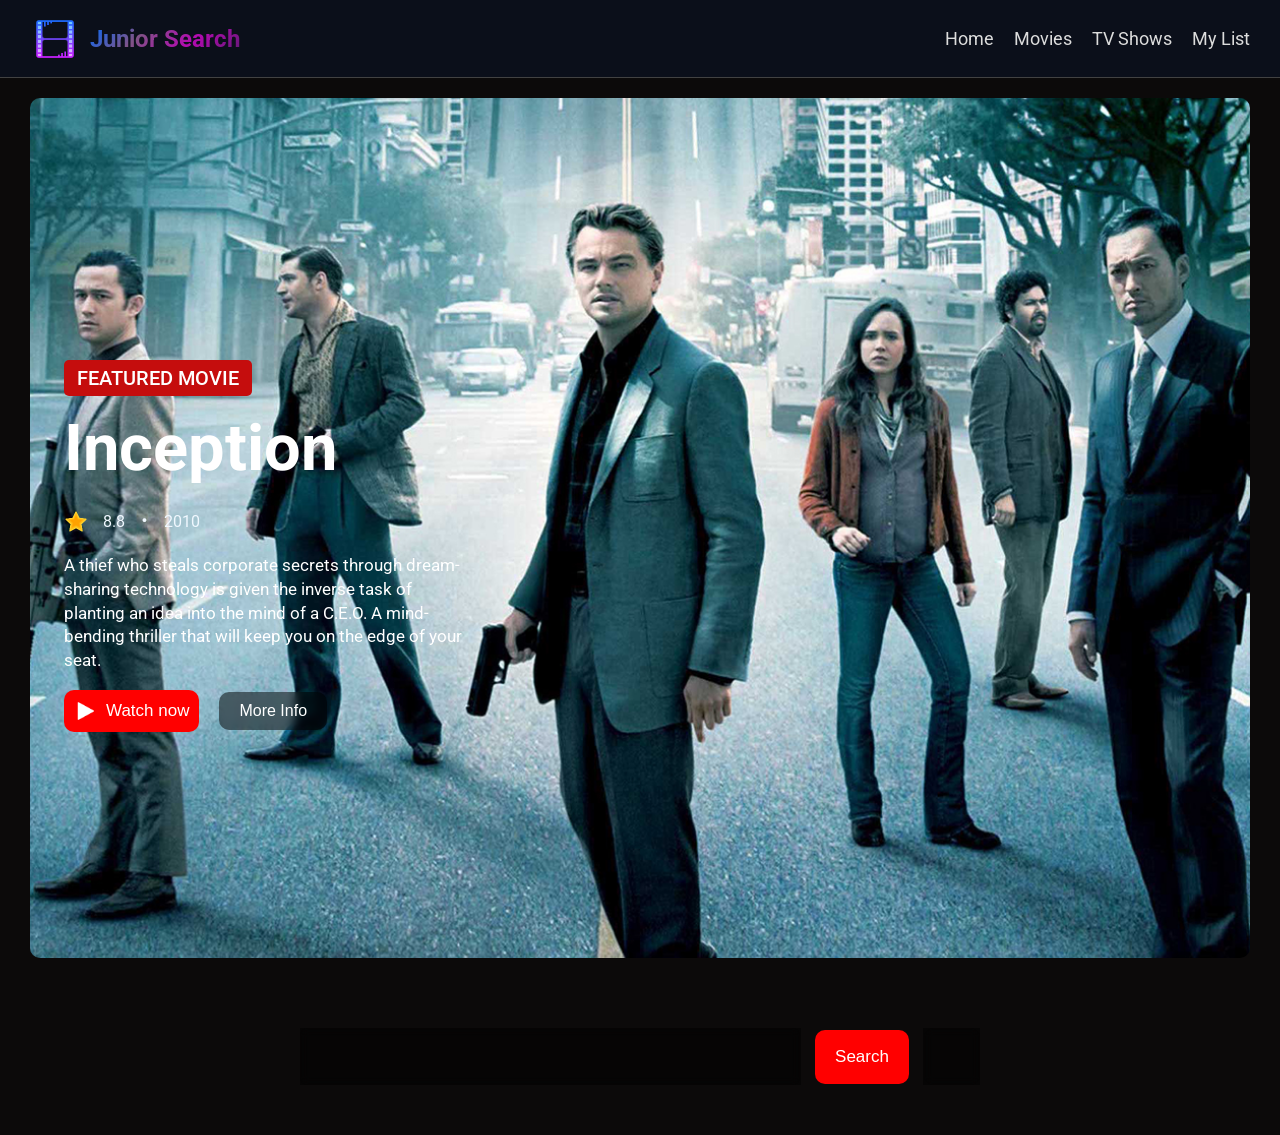
==== index.html @ f1ea50f3 "initial commit" ====
<!DOCTYPE html>
<html>
  <head>
    <title>Movie Seacher</title>
    <link rel="stylesheet" href="styles/index.css">
    <link rel="stylesheet" href="styles/home-section.css">
    <link rel="stylesheet" href="styles/header.css">
    <link rel="stylesheet" href="styles/search-section.css">

    <!-- Google Fonts: Roboto -->
    <link rel="preconnect" href="https://fonts.googleapis.com">
    <link rel="preconnect" href="https://fonts.gstatic.com" crossorigin>
    <link href="https://fonts.googleapis.com/css2?family=Roboto:wght@400;500;700&display=swap" rel="stylesheet">

  </head>
  <body>
    <header>
      <div class="header-container">
        <div class="left-section">
          <img src="Images & Icons/icons/icons8-movie-64.png" alt="movie icon">
          <h1>Junior Search</h1>
        </div>

        <div class="right-section">
          <nav class="navigation-bar js-navigation-bar" >
            <p class="home">Home</p>
            <p class="movies">Movies</p>
            <p class="tv-shows">TV Shows</p>
            <p class="my-list">My List</p>
          </nav>
        </div>
        <div class="hamburger js-hamburger">&#9776;</div>
      </div>
    </header>

    <main>
      <section class="home-section">
        <div class="movie-container">
          <img src="Images & Icons/images/radar.inception.warnerbrospictures.jpg" alt="home-movie-image" class="home-image">
        </div>

        <div class="home-section-movie-info-container">

          <span class="featured-movie-span">Featured Movie</span>
          <h2>Inception</h2>
          <div class="rating-year-container">
            <img src="Images & Icons/icons/icons8-star-48.png" alt="star-icon" class="star">
            <p class="rating-number">8.8</p>   
            <p class="bullet">&#183</p>    
            <p class="year">2010</p>   
          </div>
          <div class="movie-descritpion-container">
            <p class="movie-descritpion">
              A thief who steals corporate secrets through dream-sharing technology is given the inverse task of planting an idea into the mind of a C.E.O. A mind-bending thriller that will keep you on the edge of your seat.
            </p>
            <div class="buttons-container">
              <button class="watch-button js-watch-button">
                <img src="Images & Icons/icons/icons8-play-30.png" alt="play icon" class="play-icon js-play">
                Watch now
              </button>
              <button class="more-info-button">
                More Info
              </button>
            </div>
          </div>

        </div>
      </section>
      <section class="seaech-section">
        <div class="search-section-container">
          <input type="text" placeholder="Seach for moives..." class="search-input js-search-input">
          <button class="search-button">Search</button>
          <button class="sort-button">&#8645;</button>
        </div>
      </section>
    </main>
    <script src="scripts/header.js"></script>
    <script src="scripts/home.js"></script>
  </body>
</html>
---- styles/index.css ----
body{
  background-color: rgb(12, 10, 10);
  font-family: Roboto, sans-serif;
  padding: 0;
  margin: 0;
}
---- styles/home-section.css ----
/* Make sure box-sizing includes padding and border in width/height calculations */
*,
*::before,
*::after {
  box-sizing: border-box;
}

/* Main hero container */
.movie-container {
  min-height: 700px;
  height: 100vh;
  width: 100%;
  padding:  20px 30px; /* 30px left & right padding */
  overflow: hidden;
  display: flex;
}

/* Hero image inside the container */
.home-image {
  width: 100%;
  height: 100%;
  object-fit: cover;
  border-radius: 10px; /* optional rounded corners */
  transition: transform 0.5s ease;
  display: block; /* ensures no inline spacing issues */
}



.home-image:hover {
  transform: scale(1.05);
}

@media (max-width: 800px) {
  .movie-container {
    height: 88vh; 
    padding: 0 15px; 
  }
  .movie-container::after {
    left: 15px;
    width: calc(100% - 30px);
  }
}
.home-section-movie-info-container{
  position: absolute;
  top: 40%;
  left: 5%;
  width: 400px;
}
.featured-movie-span {
  display: inline-block;       
  color: white;                 
  background-color: rgb(197, 13, 13); 
  border-radius: 5px;         
  padding: 5px 12px;          
  font-weight: 500;          
  font-size: 20px;            
  border: 1px solid rgba(197, 13, 13, 0.8); 
  text-transform: uppercase;  
  margin-bottom: 15px;  
}
h2{
  color: white;
  font-size: 65px;
  margin-top: -1px;
  margin-bottom: -20px;
}
.rating-year-container{
  color: aliceblue;
  display: flex;
  align-items: center;
  gap: 15px;
}
.star{
  width: 6%;
}
.bullet{
  font-size: 35px;
}

.movie-descritpion-container{
  color: rgb(255, 255, 255);
  line-height: 1.4;
  font-size: 17px;
  margin-top: -40px;
}
.buttons-container{
  display: flex;
  gap: 20px;
  align-items: center;
}
.watch-button{
  display: flex;
  background-color: red;
  border: none;
  padding: 10px;
  color: white;
  align-items: center;
  gap: 10px;
  font-size: 17px;
  font-weight: 500;
  border-radius: 10px;
  cursor: pointer;
  transition: transform 0.3s;
}
.watch-button:hover{
  transform : scale(1.05)
}
.more-info-button {
  color: white; 
  background-color: rgba(0, 0, 0, 0.5); /* semi-transparent dark background */
  border: none; 
  border-radius: 10px; 
  padding: 10px 20px;
  font-size: 16px;
  cursor: pointer;
  backdrop-filter: blur(5px); 
  transition: transform 0.3s, background-color 0.3s;
}

.more-info-button:hover {
  transform: scale(1.05);
  background-color: rgba(0, 0, 0, 0.7); /* darker on hover */
}
.play-icon{
 width: 22px;
}

@media (max-width: 1024px) {
  h2 {
    font-size: 50px;
  }

  .home-section-movie-info-container {
    width: 350px;
    top: 28%;
  }

  .movie-descritpion-container {
    font-size: 15px;
  }
}
@media (max-width: 800px) {
  .movie-container {
    height: 85vh;
    padding: 0 15px;
  }

  h2 {
    font-size: 40px;
  }

  .home-section-movie-info-container {
    width: 300px;
    top: 25%;
  }

  .featured-movie-span {
    font-size: 16px;
    padding: 4px 10px;
  }

  .movie-descritpion-container {
    font-size: 14px;
  }

  .star {
    width: 10%;
  }
}
@media (max-width: 600px) {
  .movie-container {
    height: 75vh;
  }

  h2 {
    font-size: 30px;
  }

  .home-section-movie-info-container {
    width: 90%;
    left: 5%;
    top: 20%;
  }

  .buttons-container {
    flex-direction: column;
    align-items: flex-start;
    gap: 10px;
  }

  .watch-button,
  .more-info-button {
    width: 100%;
    justify-content: center;
  }

  .movie-descritpion-container {
    font-size: 13px;
    margin-top: -20px;
  }
}
@media (max-width: 400px) {
  h2 {
    font-size: 24px;
  }

  .featured-movie-span {
    font-size: 14px;
  }

  .movie-descritpion-container {
    font-size: 12px;
  }

  .rating-year-container {
    gap: 8px;
    font-size: 12px;
  }

  .bullet {
    font-size: 20px;
  }
}
/* Make sure box-sizing includes padding and border in width/height calculations */
*,
*::before,
*::after {
  box-sizing: border-box;
}

/* Main hero container */
.movie-container {
  min-height: 700px;
  height: 100vh;
  width: 100%;
  padding:  20px 30px; /* 30px left & right padding */
  overflow: hidden;
  display: flex;
}

/* Hero image inside the container */
.home-image {
  width: 100%;
  height: 100%;
  object-fit: cover;
  border-radius: 10px; /* optional rounded corners */
  transition: transform 0.5s ease;
  display: block; /* ensures no inline spacing issues */
}



.home-image:hover {
  transform: scale(1.05);
}

@media (max-width: 800px) {
  .movie-container {
    height: 88vh; 
    padding: 0 15px; 
  }
  .movie-container::after {
    left: 15px;
    width: calc(100% - 30px);
  }
}
.home-section-movie-info-container{
  position: absolute;
  top: 40%;
  left: 5%;
  width: 400px;
}
.featured-movie-span {
  display: inline-block;       
  color: white;                 
  background-color: rgb(197, 13, 13); 
  border-radius: 5px;         
  padding: 5px 12px;          
  font-weight: 500;          
  font-size: 20px;            
  border: 1px solid rgba(197, 13, 13, 0.8); 
  text-transform: uppercase;  
  margin-bottom: 15px;  
}
h2{
  color: white;
  font-size: 65px;
  margin-top: -1px;
  margin-bottom: -20px;
}
.rating-year-container{
  color: aliceblue;
  display: flex;
  align-items: center;
  gap: 15px;
}
.star{
  width: 6%;
}
.bullet{
  font-size: 35px;
}

.movie-descritpion-container{
  color: rgb(255, 255, 255);
  line-height: 1.4;
  font-size: 17px;
  margin-top: -40px;
}
.buttons-container{
  display: flex;
  gap: 20px;
  align-items: center;
}
.watch-button{
  display: flex;
  background-color: red;
  border: none;
  padding: 10px;
  color: white;
  align-items: center;
  gap: 10px;
  font-size: 17px;
  font-weight: 500;
  border-radius: 10px;
  cursor: pointer;
  transition: transform 0.3s;
}
.watch-button:hover{
  transform : scale(1.05)
}
.more-info-button {
  color: white; 
  background-color: rgba(0, 0, 0, 0.5); /* semi-transparent dark background */
  border: none; 
  border-radius: 10px; 
  padding: 10px 20px;
  font-size: 16px;
  cursor: pointer;
  backdrop-filter: blur(5px); 
  transition: transform 0.3s, background-color 0.3s;
}

.more-info-button:hover {
  transform: scale(1.05);
  background-color: rgba(0, 0, 0, 0.7); /* darker on hover */
}
.play-icon{
 width: 22px;
}

@media (max-width: 1024px) {
  h2 {
    font-size: 50px;
  }

  .home-section-movie-info-container {
    width: 350px;
    top: 28%;
  }

  .movie-descritpion-container {
    font-size: 15px;
  }
}
@media (max-width: 800px) {
  .movie-container {
    height: 85vh;
    padding: 0 15px;
  }

  h2 {
    font-size: 40px;
  }

  .home-section-movie-info-container {
    width: 300px;
    top: 25%;
  }

  .featured-movie-span {
    font-size: 16px;
    padding: 4px 10px;
  }

  .movie-descritpion-container {
    font-size: 14px;
  }

  .star {
    width: 10%;
  }
}
@media (max-width: 600px) {
  .movie-container {
    height: 75vh;
  }

  h2 {
    font-size: 30px;
  }

  .home-section-movie-info-container {
    width: 90%;
    left: 5%;
    top: 20%;
  }

  .buttons-container {
    flex-direction: column;
    align-items: flex-start;
    gap: 10px;
  }

  .watch-button,
  .more-info-button {
    width: 100%;
    justify-content: center;
  }

  .movie-descritpion-container {
    font-size: 13px;
    margin-top: -20px;
  }
}
@media (max-width: 400px) {
  h2 {
    font-size: 24px;
  }

  .featured-movie-span {
    font-size: 14px;
  }

  .movie-descritpion-container {
    font-size: 12px;
  }

  .rating-year-container {
    gap: 8px;
    font-size: 12px;
  }

  .bullet {
    font-size: 20px;
  }
}
@media(max-height:700px){
  .home-section-movie-info-container{
  position: absolute;
  top: 40%;
  left: 5%;
  width: 400px;
  }
}
---- styles/header.css ----
/* Header container */
.header-container {
  display: flex;
  align-items: center;
  justify-content: space-between;
  padding: 10px 30px;
  position: relative; 
  background-color: #0b0f1a;
  border-bottom: 1px solid rgb(66, 66, 66);
}

/* Left section: logo + title */
.left-section {
  display: flex;
  align-items: center;
  gap: 10px;
}

/* Logo image */
.left-section img {
  width: 50px;
  height: 50px;
}

/* Gradient title like your portfolio */
h1 {
  background: linear-gradient(-45deg, #641977, #b40ab1, #805286, #056af8);
  -webkit-background-clip: text;
  -webkit-text-fill-color: transparent;
  cursor: pointer;
  font-size: 24px;
  margin: 0;
}

/* Right section nav links */
nav.navigation-bar {
  display: flex;
  align-items: center;
  gap: 20px;
  color: gainsboro;
  font-size: 18px;
}

/* Hover effects */
nav p:hover {
  color: rgb(197, 13, 13);
  cursor: pointer;
  transform: scale(1.1);
  transition: transform 0.3s, color 0.3s;
}

/* Hamburger (hidden on desktop) */
.hamburger {
  display: none;
  font-size: 25px;
  color: white;
  cursor: pointer;
  transition: transform 0.3s;
  padding: 0 10px;
  border-radius: 15px;
}
.hamburger:hover{
  transform: scale(1.05);
  background-color: rgba(0, 0, 0, 0.5);
}

/* MOBILE RESPONSIVE */
@media (max-width: 800px) {
  nav.navigation-bar {
    display: none; /* hidden initially */
    flex-direction: column;
    position: absolute;
    top: 60px;
    right: 30px;
    background-color: rgba(10, 15, 25, 0.9);
    padding: 15px;
    border-radius: 10px;
    gap: 5px;
    z-index: 999; /* make sure it’s above other content */
  }

  .hamburger {
    display: block;
  }
}
---- styles/search-section.css ----
.search-section-container{
  display: flex;
  justify-content: center;
  align-items: center;
  gap: 15px;
  padding: 50px;
}
.search-input {
  min-width: 300px;
  max-width: 500px;
  flex: 1;
  padding: 17px;
  border-radius: 8px;
  border: none;
  outline: none;
  background-color: rgba(0, 0, 0, 0.5);
  backdrop-filter: blur(5px);
  border: 1px rgb(32, 32, 32) solid;
  padding-left: 30px;
  font-size: 18px;
  color: white;
}
.search-button{
  color: white;
  background-color: rgb(255, 0, 0);
  border: none;
  font-size: 17px;
  padding: 17px 20px;
  border-radius: 10px;
  transition: transform 0.3s, box-shadow 0.4s;
}
.search-button:hover{
  transform: scale(1.05);
  box-shadow: 0 4px 8px 12px rgba(206, 17, 17, 0.10);
}
.sort-button{
  font-size: 17px;
  padding: 17px 20px;
  border:none;
  border-radius: 10px;
  background-color: rgba(0, 0, 0, 0.5);
  color: white;
  backdrop-filter: blur(5px);
  border: 1px solid rgb(37, 37, 37);
  cursor: pointer;
  transition: transform 0.3s;
}

.sort-button:hover{
  transform: scale(1.05);
}
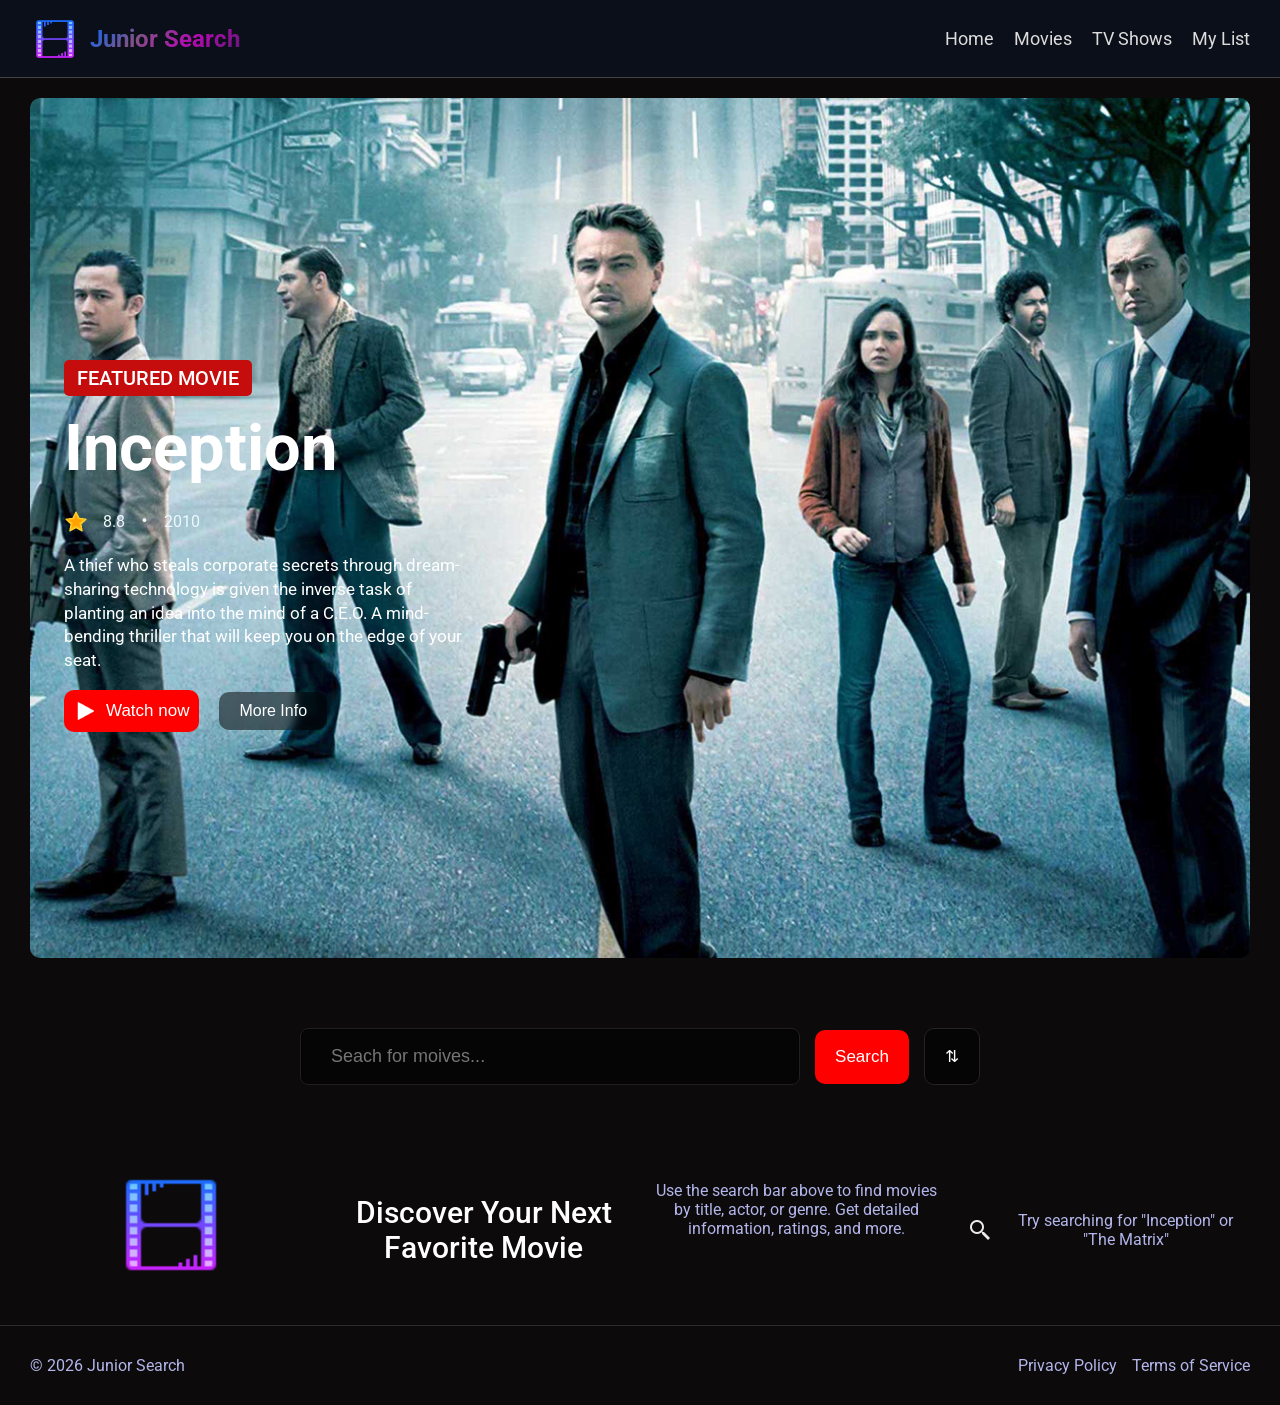
==== commit bfef5443: "Add movie search functionality and update layout- Implement fetchMovie function to retrieve movie da" ====
--- a/index.html
+++ b/index.html
@@ -6,6 +6,8 @@
     <link rel="stylesheet" href="styles/home-section.css">
     <link rel="stylesheet" href="styles/header.css">
     <link rel="stylesheet" href="styles/search-section.css">
+    <link rel="stylesheet" href="styles/movies.css">
+    <link rel="stylesheet" href="styles/footer.css">
 
     <!-- Google Fonts: Roboto -->
     <link rel="preconnect" href="https://fonts.googleapis.com">
@@ -33,7 +35,10 @@
       </div>
     </header>
 
-    <main>
+
+    <main> 
+
+      <!--home-section-->
       <section class="home-section">
         <div class="movie-container">
           <img src="Images & Icons/images/radar.inception.warnerbrospictures.jpg" alt="home-movie-image" class="home-image">
@@ -66,15 +71,46 @@
 
         </div>
       </section>
-      <section class="seaech-section">
+
+      <!--search-section-->
+      <section class="search-section">
         <div class="search-section-container">
           <input type="text" placeholder="Seach for moives..." class="search-input js-search-input">
-          <button class="search-button">Search</button>
+          <button class="search-button js-search-button">Search</button>
           <button class="sort-button">&#8645;</button>
         </div>
       </section>
+
+      <!--movie-section-->
+      <section class="movie-section">
+        <div class="movie-search-container js-movie-search-container">
+          <div>
+            <img src="Images & Icons/icons/icons8-movie-64.png" alt="movie icon" class="movie-icon-two">
+          </div>
+          <p class="discover-text">Discover Your Next Favorite Movie</p>
+          <p class="text">
+            Use the search bar above to find movies by title, actor, or genre. Get detailed information, ratings, and more.
+          </p>
+          <p class="search-label">
+            <img src="Images & Icons/icons/icons8-search-24.png" alt="search-icon">
+            Try searching for "Inception" or "The Matrix"
+          </p>
+        </div>
+      </section>
+
     </main>
+
+    <footer>
+      <div class="footer-container">
+        <div class="footer-left">© 2026 Junior Search</div>
+        <div class="Privacy-container">
+          <p>Privacy Policy</p>
+          <p>Terms of Service</p>
+        </div>
+      </div>
+    </footer>
     <script src="scripts/header.js"></script>
     <script src="scripts/home.js"></script>
+    <script src="scripts/movie.js"></script>
   </body>
 </html>
--- a/styles/movies.css
+++ b/styles/movies.css
@@ -0,0 +1,37 @@
+.movie-search-container{
+  display: flex;
+  flex-direction: column;
+  text-align: center;
+  padding: 30px;
+  color: white;
+}
+
+.movie-icon-two{
+  width: 120px;
+}
+
+.discover-text{
+  font-weight: 500;
+  font-size: 30px;
+}
+.search-label{
+  display: flex;
+  align-items: center;
+  gap: 10px;
+  justify-content: center;
+  color: rgb(179, 182, 235);
+}
+
+.text{
+color: rgb(179, 182, 235)
+}
+
+.no-movie-text{
+color: rgb(179, 182, 235)
+}
+
+.movie-search-container{
+  display: grid;
+  grid-template-columns: 1fr 1fr 1fr 1fr;
+  gap: 30px;
+}
--- a/styles/footer.css
+++ b/styles/footer.css
@@ -0,0 +1,33 @@
+.footer-container{
+  display: flex;
+  color: rgb(179, 182, 235);
+  justify-content: space-between;
+  padding: 30px;
+  border-top: 1px solid rgb(44, 44, 44);
+  height: auto;
+  gap: 0;
+  flex-wrap: nowrap;
+}
+.Privacy-container{
+  display: flex;
+  gap: 15px;
+  cursor: pointer;
+
+}
+.Privacy-container p{
+  display: inline-block;
+  margin: 0;
+  transition: color 0.3s, transform 0.3s;
+}
+.Privacy-container p:hover{
+  color: red;
+  transform: scale(1.05);
+}
+
+@media(max-width: 800px){
+  .footer-container{
+    flex-direction: column;
+    align-items: center;
+    line-height: 1.6;
+  }
+}
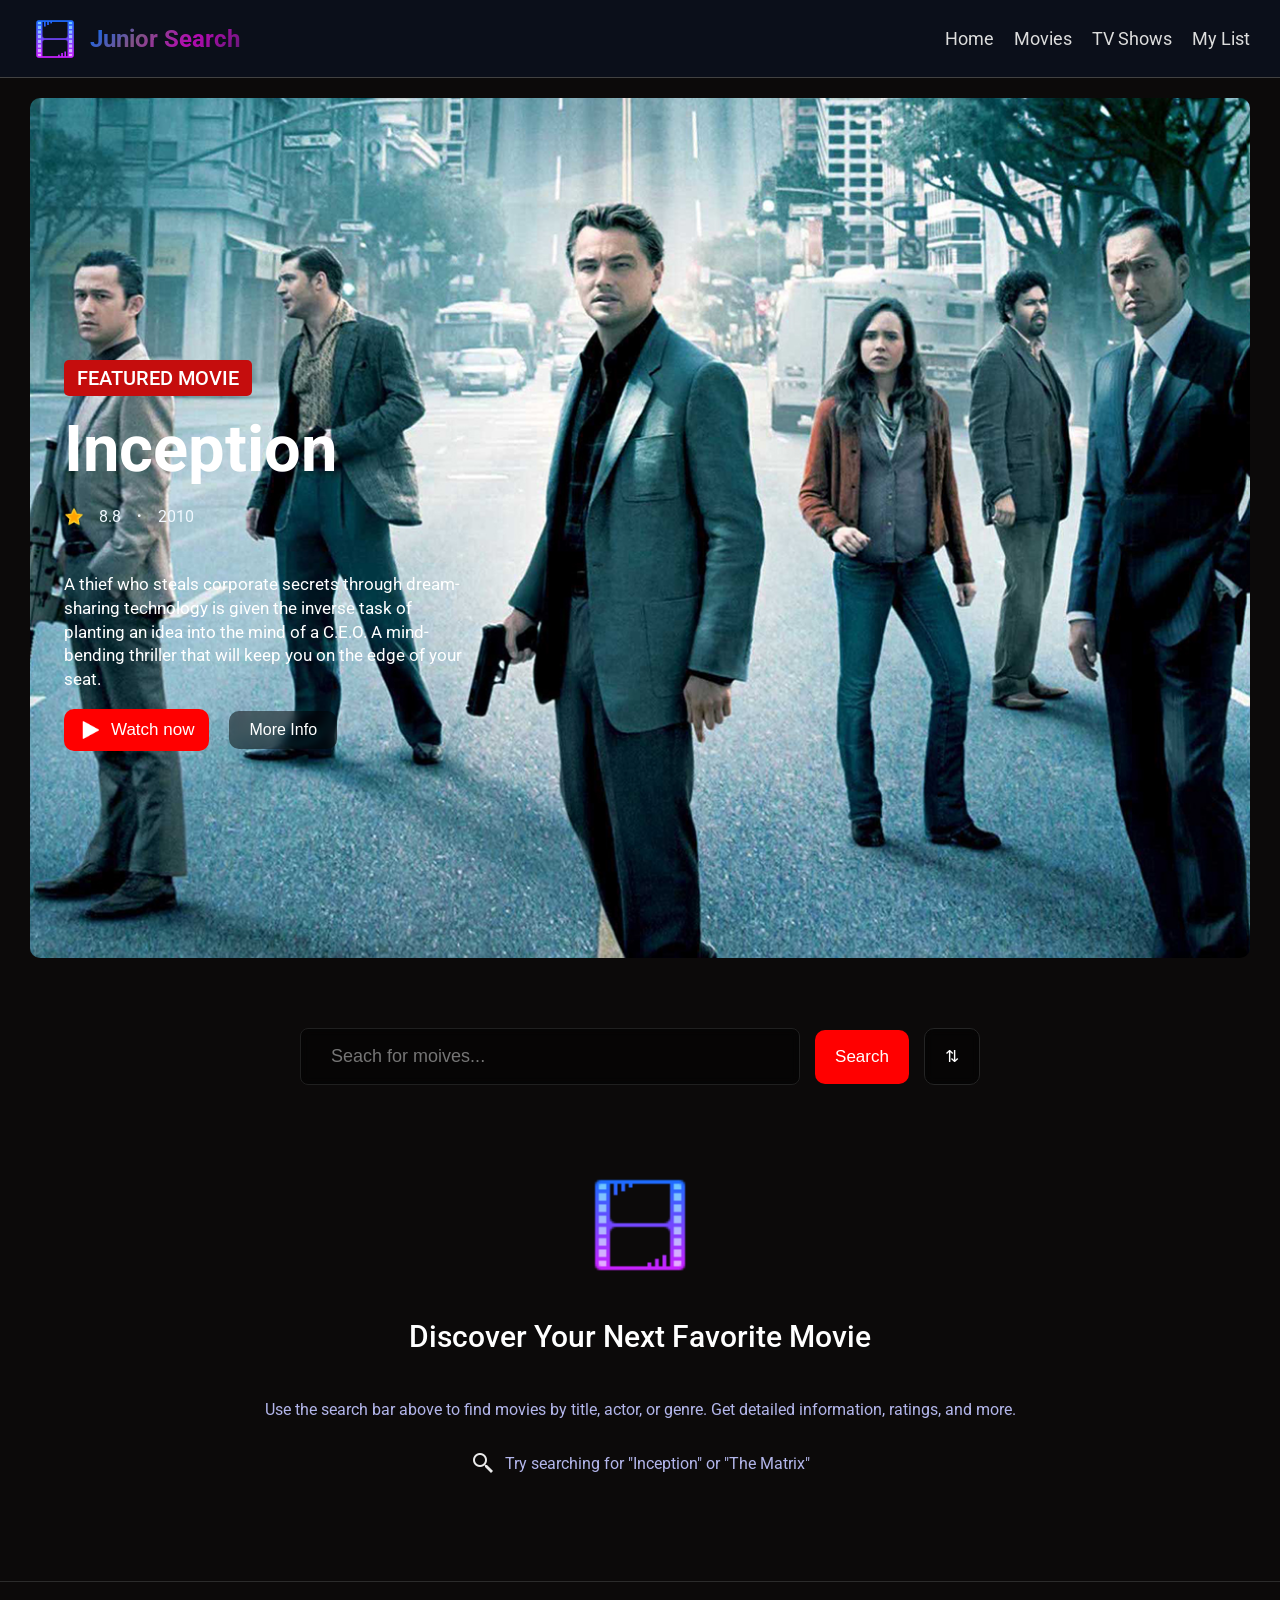
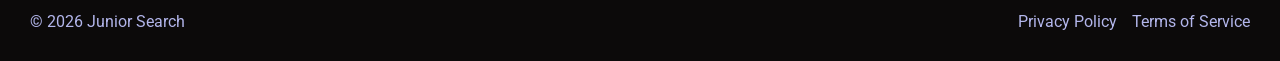
==== commit c3e9bb9b: "Add responsive design and empty state handling for movie search feature" ====
--- a/index.html
+++ b/index.html
@@ -8,6 +8,9 @@
     <link rel="stylesheet" href="styles/search-section.css">
     <link rel="stylesheet" href="styles/movies.css">
     <link rel="stylesheet" href="styles/footer.css">
+
+    <meta charset="UTF-8">
+    <meta name="viewport" content="width=device-width, initial-scale=1.0">
 
     <!-- Google Fonts: Roboto -->
     <link rel="preconnect" href="https://fonts.googleapis.com">
@@ -96,6 +99,7 @@
             Try searching for "Inception" or "The Matrix"
           </p>
         </div>
+        <div class="empty-state js-empty-state" id="js-empty-state-id"></div>
       </section>
 
     </main>
--- a/styles/home-section.css
+++ b/styles/home-section.css
@@ -1,99 +1,96 @@
-/* Make sure box-sizing includes padding and border in width/height calculations */
+/* GLOBAL */
 *,
 *::before,
 *::after {
   box-sizing: border-box;
 }
 
-/* Main hero container */
+/* HERO SECTION */
 .movie-container {
+  position: relative; /* IMPORTANT for absolute children */
   min-height: 700px;
   height: 100vh;
   width: 100%;
-  padding:  20px 30px; /* 30px left & right padding */
+  padding: 20px 30px;
   overflow: hidden;
   display: flex;
 }
 
-/* Hero image inside the container */
 .home-image {
   width: 100%;
   height: 100%;
   object-fit: cover;
-  border-radius: 10px; /* optional rounded corners */
+  border-radius: 10px;
   transition: transform 0.5s ease;
-  display: block; /* ensures no inline spacing issues */
-}
-
-
+  display: block;
+}
 
 .home-image:hover {
   transform: scale(1.05);
 }
 
-@media (max-width: 800px) {
-  .movie-container {
-    height: 88vh; 
-    padding: 0 15px; 
-  }
-  .movie-container::after {
-    left: 15px;
-    width: calc(100% - 30px);
-  }
-}
-.home-section-movie-info-container{
+/* INFO TEXT */
+.home-section-movie-info-container {
   position: absolute;
   top: 40%;
   left: 5%;
   width: 400px;
 }
+
 .featured-movie-span {
-  display: inline-block;       
-  color: white;                 
-  background-color: rgb(197, 13, 13); 
-  border-radius: 5px;         
-  padding: 5px 12px;          
-  font-weight: 500;          
-  font-size: 20px;            
-  border: 1px solid rgba(197, 13, 13, 0.8); 
-  text-transform: uppercase;  
-  margin-bottom: 15px;  
-}
-h2{
+  display: inline-block;
+  color: white;
+  background-color: rgb(197, 13, 13);
+  border-radius: 5px;
+  padding: 5px 12px;
+  font-weight: 500;
+  font-size: 20px;
+  border: 1px solid rgba(197, 13, 13, 0.8);
+  text-transform: uppercase;
+  margin-bottom: 15px;
+}
+
+h2 {
   color: white;
   font-size: 65px;
-  margin-top: -1px;
-  margin-bottom: -20px;
-}
-.rating-year-container{
+  margin-top: 0;
+  margin-bottom: -10px;
+}
+
+.rating-year-container {
   color: aliceblue;
   display: flex;
   align-items: center;
   gap: 15px;
 }
-.star{
-  width: 6%;
-}
-.bullet{
-  font-size: 35px;
-}
-
-.movie-descritpion-container{
-  color: rgb(255, 255, 255);
+
+.star {
+  width: 20px;
+}
+
+.bullet {
+  font-size: 25px;
+}
+
+.movie-descritpion-container {
+  color: white;
   line-height: 1.4;
   font-size: 17px;
-  margin-top: -40px;
-}
-.buttons-container{
+  margin-top: 10px;
+}
+
+/* BUTTONS */
+.buttons-container {
   display: flex;
   gap: 20px;
   align-items: center;
 }
-.watch-button{
+
+.watch-button {
   display: flex;
   background-color: red;
   border: none;
-  padding: 10px;
+  padding: 10px 15px;
   color: white;
   align-items: center;
   gap: 10px;
@@ -103,29 +100,49 @@
   cursor: pointer;
   transition: transform 0.3s;
 }
-.watch-button:hover{
-  transform : scale(1.05)
-}
+
+.watch-button:hover {
+  transform: scale(1.05);
+}
+
 .more-info-button {
-  color: white; 
-  background-color: rgba(0, 0, 0, 0.5); /* semi-transparent dark background */
-  border: none; 
-  border-radius: 10px; 
+  color: white;
+  background-color: rgba(0, 0, 0, 0.5);
+  border: none;
+  border-radius: 10px;
   padding: 10px 20px;
   font-size: 16px;
   cursor: pointer;
-  backdrop-filter: blur(5px); 
+  backdrop-filter: blur(5px);
   transition: transform 0.3s, background-color 0.3s;
 }
 
 .more-info-button:hover {
   transform: scale(1.05);
-  background-color: rgba(0, 0, 0, 0.7); /* darker on hover */
-}
-.play-icon{
- width: 22px;
-}
-
+  background-color: rgba(0, 0, 0, 0.7);
+}
+
+.play-icon {
+  width: 22px;
+}
+
+/* SEARCH SECTION (FIXED WRAP) */
+.search-section-container {
+  display: flex;
+  justify-content: center;
+  align-items: center;
+  gap: 15px;
+  flex-wrap: wrap; /* ✅ FIX */
+  padding: 20px;
+}
+
+.search-input {
+  min-width: 200px;
+  max-width: 500px;
+  flex: 1;
+}
+
+/* TABLET */
 @media (max-width: 1024px) {
   h2 {
     font-size: 50px;
@@ -133,13 +150,15 @@
 
   .home-section-movie-info-container {
     width: 350px;
-    top: 28%;
+    top: 30%;
   }
 
   .movie-descritpion-container {
     font-size: 15px;
   }
 }
+
+/* SMALL TABLET */
 @media (max-width: 800px) {
   .movie-container {
     height: 85vh;
@@ -165,292 +184,95 @@
   }
 
   .star {
-    width: 10%;
-  }
-}
-@media (max-width: 600px) {
+    width: 18px;
+  }
+}
+
+/* MOBILE (MAIN FIX 🔥) */
+@media (max-width: 500px) {
+
   .movie-container {
     height: 75vh;
   }
 
   h2 {
-    font-size: 30px;
+    font-size: 26px;
   }
 
   .home-section-movie-info-container {
     width: 90%;
     left: 5%;
-    top: 20%;
+    top: 18%;
+    padding: 0 10px;
   }
 
   .buttons-container {
     flex-direction: column;
-    align-items: flex-start;
-    gap: 10px;
+    align-items: stretch;
+    gap: 8px;
+    padding: 0 10px;
   }
 
   .watch-button,
   .more-info-button {
     width: 100%;
+    font-size: 14px;
+    padding: 8px 10px;
+  }
+  .watch-button{
     justify-content: center;
   }
 
+  .play-icon {
+    width: 18px;
+  }
+
   .movie-descritpion-container {
     font-size: 13px;
-    margin-top: -20px;
-  }
-}
+    color: rgb(87, 56, 56);
+  }
+
+  /* SEARCH MOBILE */
+  .search-input {
+    width: 100%;
+  }
+
+  .search-button,
+  .sort-button {
+    width: 100%;
+  }
+}
+
+/* EXTRA SMALL */
 @media (max-width: 400px) {
   h2 {
-    font-size: 24px;
+    font-size: 30px;
   }
 
   .featured-movie-span {
+    font-size: 13px;
+  }
+
+  .movie-descritpion-container {
     font-size: 14px;
-  }
-
-  .movie-descritpion-container {
-    font-size: 12px;
+    color: rgb(87, 56, 56);
   }
 
   .rating-year-container {
     gap: 8px;
     font-size: 12px;
+    color: rgb(0, 0, 0);
   }
 
   .bullet {
-    font-size: 20px;
-  }
-}
-/* Make sure box-sizing includes padding and border in width/height calculations */
-*,
-*::before,
-*::after {
-  box-sizing: border-box;
-}
-
-/* Main hero container */
-.movie-container {
-  min-height: 700px;
-  height: 100vh;
-  width: 100%;
-  padding:  20px 30px; /* 30px left & right padding */
-  overflow: hidden;
-  display: flex;
-}
-
-/* Hero image inside the container */
-.home-image {
-  width: 100%;
-  height: 100%;
-  object-fit: cover;
-  border-radius: 10px; /* optional rounded corners */
-  transition: transform 0.5s ease;
-  display: block; /* ensures no inline spacing issues */
-}
-
-
-
-.home-image:hover {
-  transform: scale(1.05);
-}
-
-@media (max-width: 800px) {
-  .movie-container {
-    height: 88vh; 
-    padding: 0 15px; 
-  }
-  .movie-container::after {
-    left: 15px;
-    width: calc(100% - 30px);
-  }
-}
-.home-section-movie-info-container{
-  position: absolute;
-  top: 40%;
-  left: 5%;
-  width: 400px;
-}
-.featured-movie-span {
-  display: inline-block;       
-  color: white;                 
-  background-color: rgb(197, 13, 13); 
-  border-radius: 5px;         
-  padding: 5px 12px;          
-  font-weight: 500;          
-  font-size: 20px;            
-  border: 1px solid rgba(197, 13, 13, 0.8); 
-  text-transform: uppercase;  
-  margin-bottom: 15px;  
-}
-h2{
-  color: white;
-  font-size: 65px;
-  margin-top: -1px;
-  margin-bottom: -20px;
-}
-.rating-year-container{
-  color: aliceblue;
-  display: flex;
-  align-items: center;
-  gap: 15px;
-}
-.star{
-  width: 6%;
-}
-.bullet{
-  font-size: 35px;
-}
-
-.movie-descritpion-container{
-  color: rgb(255, 255, 255);
-  line-height: 1.4;
-  font-size: 17px;
-  margin-top: -40px;
-}
-.buttons-container{
-  display: flex;
-  gap: 20px;
-  align-items: center;
-}
-.watch-button{
-  display: flex;
-  background-color: red;
-  border: none;
-  padding: 10px;
-  color: white;
-  align-items: center;
-  gap: 10px;
-  font-size: 17px;
-  font-weight: 500;
-  border-radius: 10px;
-  cursor: pointer;
-  transition: transform 0.3s;
-}
-.watch-button:hover{
-  transform : scale(1.05)
-}
-.more-info-button {
-  color: white; 
-  background-color: rgba(0, 0, 0, 0.5); /* semi-transparent dark background */
-  border: none; 
-  border-radius: 10px; 
-  padding: 10px 20px;
-  font-size: 16px;
-  cursor: pointer;
-  backdrop-filter: blur(5px); 
-  transition: transform 0.3s, background-color 0.3s;
-}
-
-.more-info-button:hover {
-  transform: scale(1.05);
-  background-color: rgba(0, 0, 0, 0.7); /* darker on hover */
-}
-.play-icon{
- width: 22px;
-}
-
-@media (max-width: 1024px) {
-  h2 {
-    font-size: 50px;
-  }
-
-  .home-section-movie-info-container {
-    width: 350px;
-    top: 28%;
-  }
-
-  .movie-descritpion-container {
-    font-size: 15px;
-  }
-}
-@media (max-width: 800px) {
-  .movie-container {
-    height: 85vh;
-    padding: 0 15px;
-  }
-
-  h2 {
-    font-size: 40px;
-  }
-
-  .home-section-movie-info-container {
-    width: 300px;
-    top: 25%;
-  }
-
-  .featured-movie-span {
-    font-size: 16px;
-    padding: 4px 10px;
-  }
-
-  .movie-descritpion-container {
-    font-size: 14px;
-  }
-
-  .star {
-    width: 10%;
-  }
-}
-@media (max-width: 600px) {
-  .movie-container {
-    height: 75vh;
-  }
-
-  h2 {
-    font-size: 30px;
-  }
-
-  .home-section-movie-info-container {
-    width: 90%;
-    left: 5%;
-    top: 20%;
-  }
-
-  .buttons-container {
-    flex-direction: column;
-    align-items: flex-start;
-    gap: 10px;
-  }
-
-  .watch-button,
-  .more-info-button {
-    width: 100%;
-    justify-content: center;
-  }
-
-  .movie-descritpion-container {
-    font-size: 13px;
-    margin-top: -20px;
-  }
-}
-@media (max-width: 400px) {
-  h2 {
-    font-size: 24px;
-  }
-
-  .featured-movie-span {
-    font-size: 14px;
-  }
-
-  .movie-descritpion-container {
-    font-size: 12px;
-  }
-
-  .rating-year-container {
-    gap: 8px;
-    font-size: 12px;
-  }
-
-  .bullet {
-    font-size: 20px;
-  }
-}
-@media(max-height:700px){
-  .home-section-movie-info-container{
-  position: absolute;
-  top: 40%;
-  left: 5%;
-  width: 400px;
+    font-size: 18px;
+    color: rgb(0, 0, 0);
+  }
+}
+
+/* SHORT SCREENS */
+@media (max-height: 700px) {
+  .home-section-movie-info-container {
+    top: 35%;
   }
 }
--- a/styles/movies.css
+++ b/styles/movies.css
@@ -30,8 +30,50 @@
 color: rgb(179, 182, 235)
 }
 
-.movie-search-container{
+.empty-state{
   display: grid;
+  grid-template-columns: 1fr 1fr 1fr 1fr 1fr 1fr;
+  gap: 30px;
+  color: rgb(179, 182, 235);
+  padding: 30px;
+  border-radius: 10px;
+}
+.movie-card{
+  width: 100%;
+  padding:10px;
+  border-radius: 10px;
+}.movie-card:hover{
+  border: 1px red solid;
+  transform: scale(1.05);
+  transition: transform 0.3s, border 0.3s;
+}
+.movie-image{
+  width: 100%;
+}
+
+@media(max-width: 1216px){
+  .empty-state{
+  grid-template-columns: 1fr 1fr 1fr 1fr 1fr;
+  }
+}
+@media(max-width: 1106px){
+  .empty-state{
   grid-template-columns: 1fr 1fr 1fr 1fr;
-  gap: 30px;
-}+  }
+}
+
+@media(max-width: 996px){
+  .empty-state{
+  grid-template-columns: 1fr 1fr 1fr 1fr;
+  }
+}
+@media(max-width: 886px){
+  .empty-state{
+  grid-template-columns: 1fr 1fr 1fr;
+  }
+}
+@media(max-width: 776px){
+  .empty-state{
+  grid-template-columns: 1fr 1fr;
+  }
+}
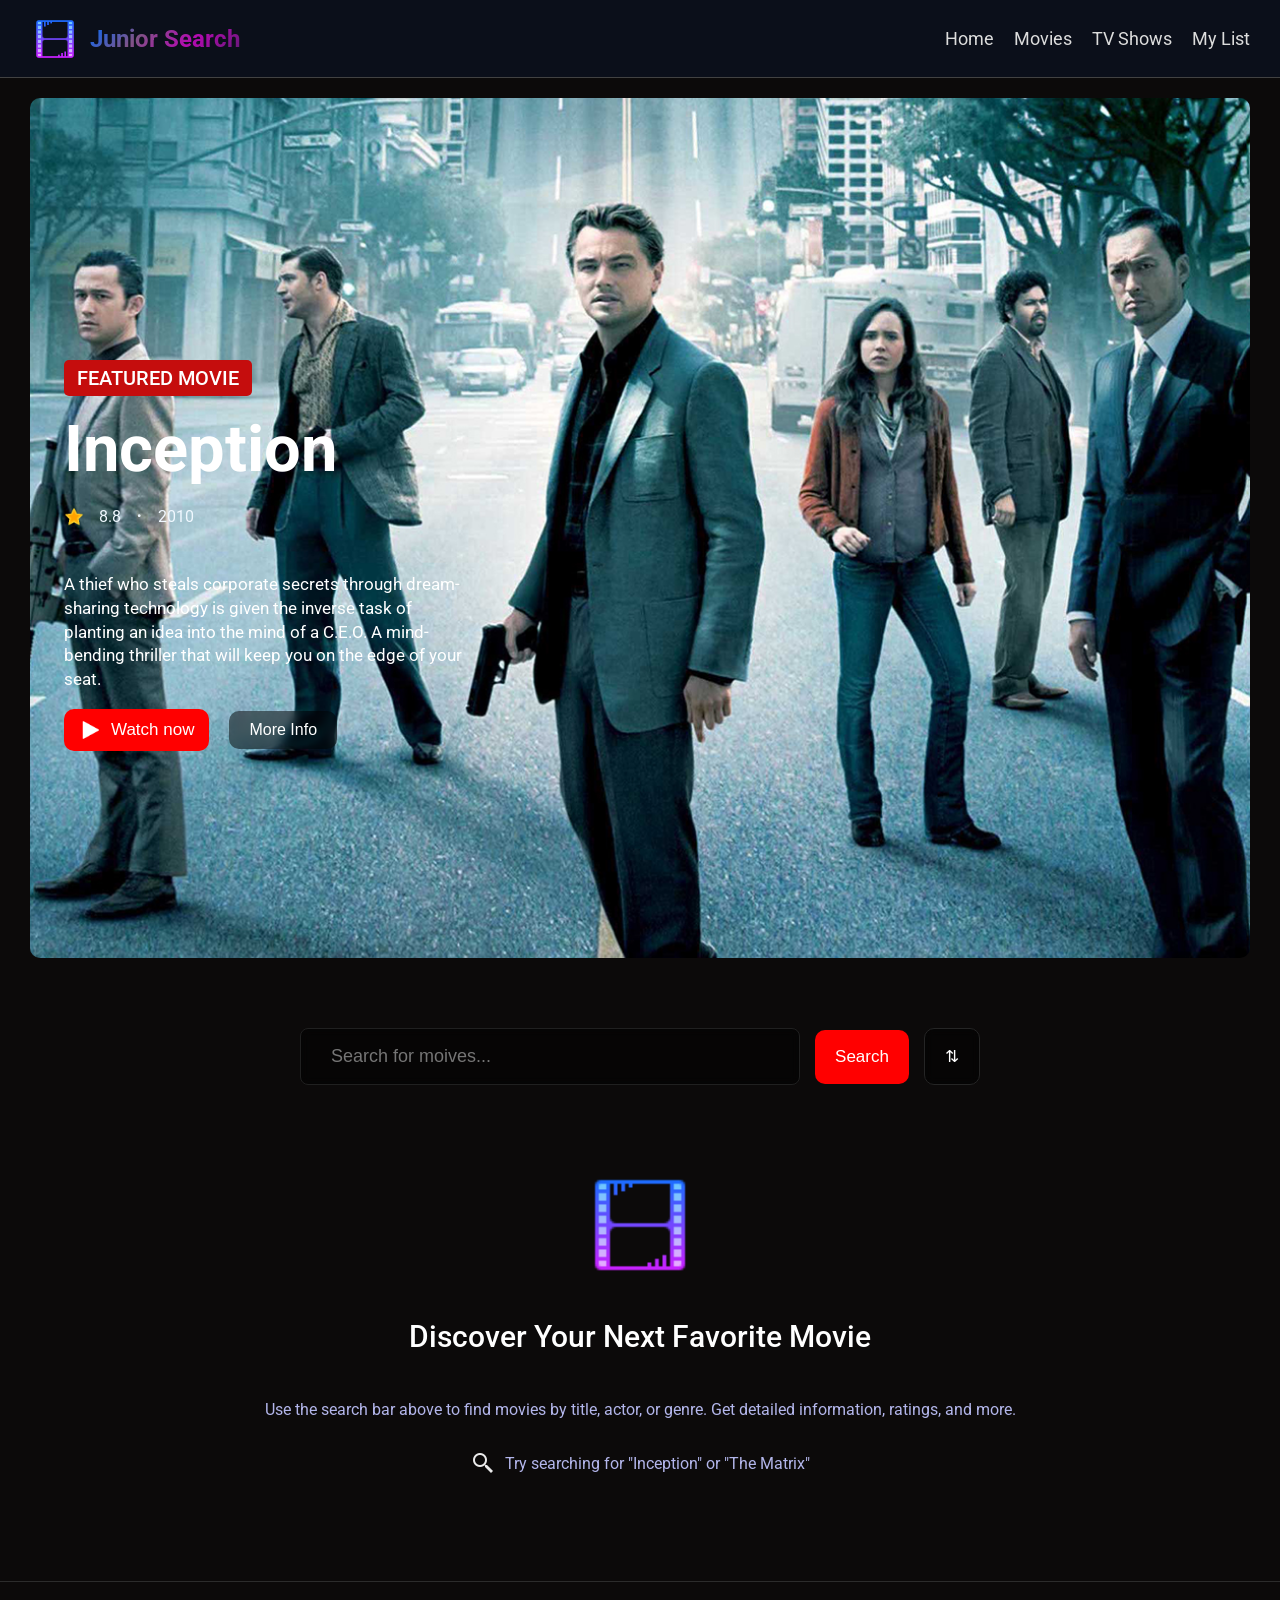
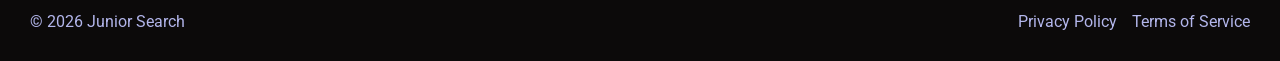
==== commit 71d061ed: "Fix typos, enhance movie list functionality,  and add sorting feature, movies.html" ====
--- a/index.html
+++ b/index.html
@@ -28,10 +28,10 @@
 
         <div class="right-section">
           <nav class="navigation-bar js-navigation-bar" >
-            <p class="home">Home</p>
-            <p class="movies">Movies</p>
-            <p class="tv-shows">TV Shows</p>
-            <p class="my-list">My List</p>
+            <p class="home js-home">Home</p>
+            <p class="movies js-movies">Movies</p>
+            <p class="tv-shows js-tv-shows">TV Shows</p>
+            <p class="my-list js-my-list">My List</p>
           </nav>
         </div>
         <div class="hamburger js-hamburger">&#9776;</div>
@@ -78,7 +78,7 @@
       <!--search-section-->
       <section class="search-section">
         <div class="search-section-container">
-          <input type="text" placeholder="Seach for moives..." class="search-input js-search-input">
+          <input type="text" placeholder="Search for moives..." class="search-input js-search-input">
           <button class="search-button js-search-button">Search</button>
           <button class="sort-button">&#8645;</button>
         </div>
@@ -115,6 +115,6 @@
     </footer>
     <script src="scripts/header.js"></script>
     <script src="scripts/home.js"></script>
-    <script src="scripts/movie.js"></script>
+    <script  type="module" src="scripts/movie.js"></script>
   </body>
 </html>
--- a/styles/home-section.css
+++ b/styles/home-section.css
@@ -163,6 +163,7 @@
   .movie-container {
     height: 85vh;
     padding: 0 15px;
+    margin-top: 20px;
   }
 
   h2 {
@@ -241,6 +242,16 @@
   .sort-button {
     width: 100%;
   }
+  .home-image {
+    width: 100%;
+    height: 72%;
+  }
+  .movie-container {
+    padding-bottom: -50px;
+    margin-bottom: -190px;
+    margin-top: 20px;
+  }
+
 }
 
 /* EXTRA SMALL */
--- a/styles/search-section.css
+++ b/styles/search-section.css
@@ -6,7 +6,7 @@
   padding: 50px;
 }
 .search-input {
-  min-width: 300px;
+  min-width: 100px;
   max-width: 500px;
   flex: 1;
   padding: 17px;
@@ -49,3 +49,14 @@
 .sort-button:hover{
   transform: scale(1.05);
 }
+
+/* Keep your original CSS untouched, just add: */
+.search-section-container {
+  position: relative; /* ensures clicks on children work */
+  z-index: 10;        /* brings input/button above other content */
+}
+
+.search-button,
+.search-input {
+  z-index: 11;         /* ensures they are clickable above other elements */
+}
